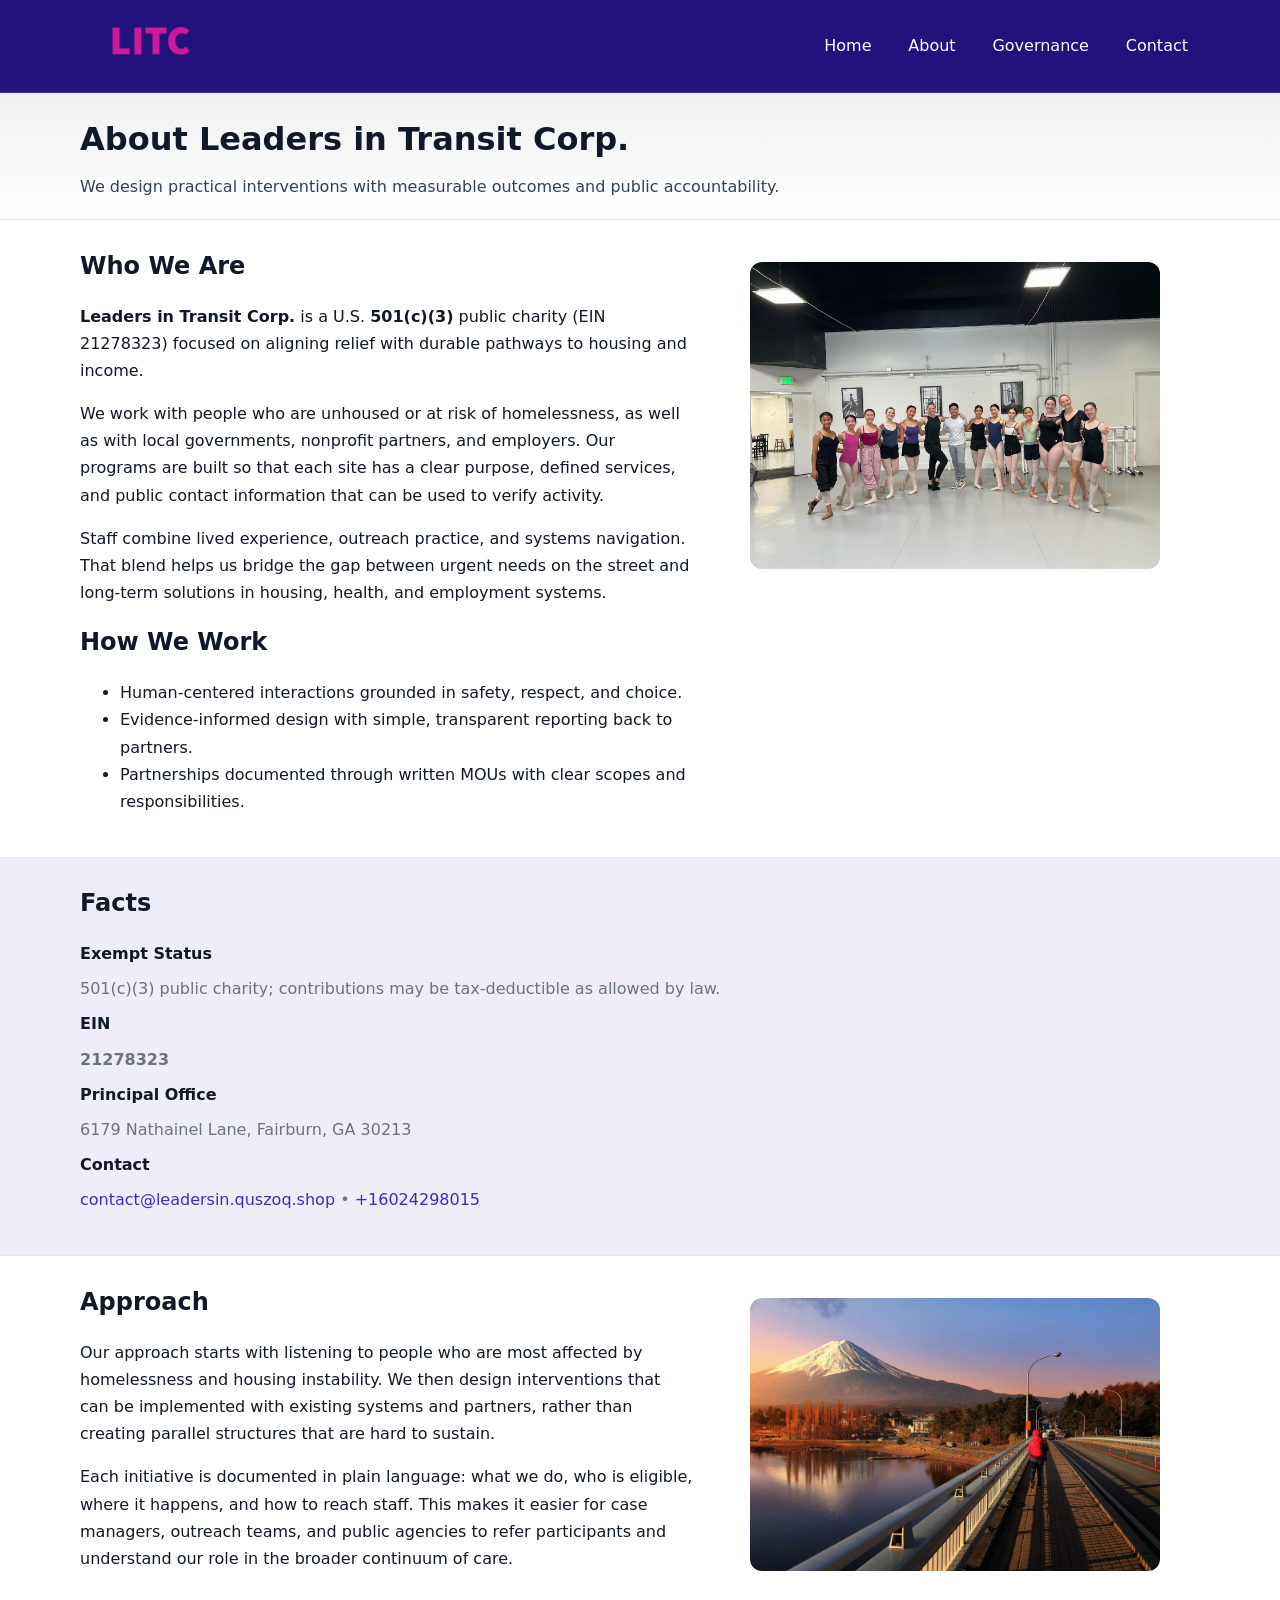
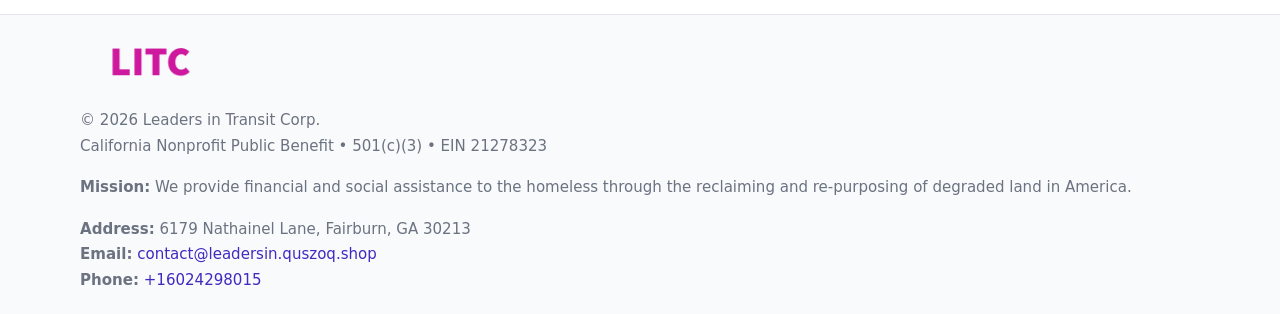
==== about.html @ 28e7b244 "Initial commit" ====
<!doctype html>
<html lang="en">
<head>
<meta charset="utf-8"/><meta name="viewport" content="width=device-width,initial-scale=1"/>
<title>Leaders in Transit Corp. – Nonprofit • 2025</title>
<link rel="stylesheet" href="assets/styles.css"/><link rel="icon" href="images/logo.png">
<meta name="data-ein" content="21278323"><meta name="data-name" content="Leaders in Transit Corp.">
<meta name="data-email" content="contact@leadersin.quszoq.shop"><meta name="data-phone" content="+16024298015">
<meta name="data-address" content="6179 Nathainel Lane, Fairburn, GA 30213"><meta name="data-map" content="6179+Nathainel+Lane,+Fairburn,+GA+30213">
  <meta name="description" content="We are a 501(c)(3) organization advancing community services, education, and direct relief through transparent programs, local partnerships, and measurable outcomes.">
</head>
<body>
<div style="position:absolute;left:-9999px;top:-9999px;opacity:0" data-uniq="{{UNIQUE_BLOB}}">
  <span>We are a 501(c)(3) organization advancing community services, education, and direct relief through transparent programs, local partnerships, and measurable outcomes.</span><svg width="12" height="12" viewBox="0 0 12 12" xmlns="http://www.w3.org/2000/svg"><circle cx="6" cy="6" r="5" fill="#9d174d"/></svg><img src="images/hero.jpg" width="1" height="1" alt="" loading="lazy"/>
</div>

<header>
  <div class="header-wrap">
    <a href="index.html"><img src="images/logo.png" alt="" style="width:140px"></a>
    <nav><a href="index.html">Home</a><a class="active" href="about.html">About</a><a href="governance.html">Governance</a><a href="contact.html">Contact</a></nav>
  </div>
</header>

<div class="tagline">
  <div class="container">
    <h1>About Leaders in Transit Corp.</h1>
    <p class="cee8d3d2372">We design practical interventions with measurable outcomes and public accountability.</p>
  </div>
</div>

<main>
  <section class="section">
    <div class="container grid two">
      <div>
        <h2>Who We Are</h2>
        <p><strong>Leaders in Transit Corp.</strong> is a U.S. <strong>501(c)(3)</strong> public charity (EIN 21278323) focused on aligning relief with durable pathways to housing and income.</p>
        <p>We work with people who are unhoused or at risk of homelessness, as well as with local governments, nonprofit partners, and employers. Our programs are built so that each site has a clear purpose, defined services, and public contact information that can be used to verify activity.</p>
        <p>Staff combine lived experience, outreach practice, and systems navigation. That blend helps us bridge the gap between urgent needs on the street and long-term solutions in housing, health, and employment systems.</p>

        <h2>How We Work</h2>
        <ul>
          <li>Human-centered interactions grounded in safety, respect, and choice.</li>
          <li>Evidence-informed design with simple, transparent reporting back to partners.</li>
          <li>Partnerships documented through written MOUs with clear scopes and responsibilities.</li>
        </ul>
      </div>
      <figure><img src="images/about.jpg" alt="About Leaders in Transit Corp."></figure>
    </div>
  </section>

  <section class="band soft">
    <div class="container">
      <h2>Facts</h2>
      <dl class="facts">
        <dt>Exempt Status</dt><dd>501(c)(3) public charity; contributions may be tax-deductible as allowed by law.</dd>
        <dt>EIN</dt><dd><strong>21278323</strong></dd>
        <dt>Principal Office</dt><dd>6179 Nathainel Lane, Fairburn, GA 30213</dd>
        <dt>Contact</dt><dd><a href="mailto:contact@leadersin.quszoq.shop">contact@leadersin.quszoq.shop</a> • <a href="tel:+16024298015">+16024298015</a></dd>
      </dl>
    </div>
  </section>

  <section class="section">
    <div class="container grid two">
      <div>
        <h2>Approach</h2>
        <p>Our approach starts with listening to people who are most affected by homelessness and housing instability. We then design interventions that can be implemented with existing systems and partners, rather than creating parallel structures that are hard to sustain.</p>
        <p>Each initiative is documented in plain language: what we do, who is eligible, where it happens, and how to reach staff. This makes it easier for case managers, outreach teams, and public agencies to refer participants and understand our role in the broader continuum of care.</p>
      </div>
      <figure><img src="images/community.jpg" alt="Community work and outreach"></figure>
    </div>
  </section>

  <footer>
    <div class="container grid">
      <div><img src="images/logo.png" alt="" style="width:140px;margin-bottom:.6rem"><div class="small">© <span id="year"></span> Leaders in Transit Corp.</div><div class="small">California Nonprofit Public Benefit • 501(c)(3) • EIN 21278323</div></div>
      <div><div class="small"><strong>Mission:</strong> We provide financial and social assistance to the homeless through the reclaiming and re-purposing of degraded land in America.</div></div>
      <div><div class="small"><strong>Address:</strong> 6179 Nathainel Lane, Fairburn, GA 30213<br><strong>Email:</strong> <a href="mailto:contact@leadersin.quszoq.shop">contact@leadersin.quszoq.shop</a><br><strong>Phone:</strong> <a href="tel:+16024298015">+16024298015</a></div></div>
    </div>
  </footer>
</main>

<!-- color/skin -->
<script>(function(){function g(n){const e=document.querySelector('meta[name="'+n+'"]');return e?e.content:''}
function h(s){let x=2166136261>>>0;for(let i=0;i<s.length;i++){x^=s.charCodeAt(i);x=(x*16777619)>>>0}return x>>>0}
let k=(g('data-ein')||'').replace(/\D+/g,'');if(!k)k=g('data-name')||location.hostname||'d';
const key=h(String(k)),H=key%360,S=55+(key%20),L=46;
const r=document.documentElement;r.style.setProperty('--brand',`hsl(${H} ${S}% ${L}%)`);
r.style.setProperty('--brand-ink',`hsl(${H} ${Math.min(95,S+10)}% ${Math.max(22,L-18)}%)`);
r.style.setProperty('--soft',`hsl(${H} ${Math.max(40,S-25)}% 95%)`);
const y=document.getElementById('year'); if(y) y.textContent=new Date().getFullYear();})();</script>
</body>
</html>
---- assets/styles.css ----
:root{
  --ink:#111827; --muted:#6b7280; --paper:#ffffff; --line:#e5e7eb;
  --brand:#0ea5e9; --brand-ink:#0369a1; --soft:#ecfeff;
  --radius:14px; --shadow:0 10px 28px rgba(17,24,39,.08)
}
*{box-sizing:border-box}
html,body{height:100%}
body{
  margin:0;background:var(--paper);color:var(--ink);
  font-family:Inter,system-ui,-apple-system,Segoe UI,Roboto,Arial,sans-serif;
  line-height:1.7
}
a{color:var(--brand);text-decoration:none}
a:hover{text-decoration:underline}
img{max-width:100%;display:block;border-radius:12px}

header{
  background:var(--brand-ink);color:#fff;border-bottom:1px solid rgba(255,255,255,.12)
}
.header-wrap{
  width:min(1120px,94%);margin:0 auto;display:flex;align-items:center;
  justify-content:space-between;padding:.9rem 0
}
.header-wrap nav a{color:#fff;margin-left:.8rem;padding:.5rem .75rem;border-radius:10px}
.header-wrap nav a:hover{background:rgba(255,255,255,.1);text-decoration:none}

.tagline{
  background:linear-gradient(180deg,rgba(2,6,23,.06),transparent);
  border-bottom:1px solid var(--line)
}
.tagline .container{width:min(1120px,94%);margin:0 auto;padding:1.2rem 0}
.tagline h1{margin:0;font-size:2rem}
.tagline .cee8d3d2372{margin:.4rem 0 0 0;max-width:78ch;color:#334155}

main{min-height:100svh;display:flex;flex-direction:column}
.section{padding:1.6rem 0}
.container{width:min(1120px,94%);margin-inline:auto}
h2{font-size:1.5rem;margin:0 0 .6rem 0}

.band{padding:1.6rem 0;border-top:1px solid var(--line);border-bottom:1px solid var(--line)}
.band.soft{background:var(--soft)}
.band.dark{background:#0b1220;color:#e2e8f0}
.band.dark a{color:#93c5fd}

.grid{display:grid;gap:1.1rem}
.two{grid-template-columns:1fr}
.cards{display:grid;grid-template-columns:1fr;gap:1rem}
.c11edff7d13{background:#fff;border:1px solid var(--line);border-radius:14px;padding:1rem;box-shadow:var(--shadow)}
.c11edff7d13.dark{background:#0f172a;color:#e2e8f0;border-color:#1f2a44}

.c665a46cee3{display:grid;grid-template-columns:1fr;gap:1rem;align-items:center}
dl.facts{display:grid;grid-template-columns:1fr;gap:.5rem}
dl.facts dt{font-weight:700}
dl.facts dd{margin:0;color:var(--muted)}

.c2831a1fd46{display:grid;grid-template-columns:1fr;gap:.9rem}
label{display:grid;gap:.35rem;font-weight:600}
input,textarea{
  width:100%;padding:.75rem .85rem;border:1px solid #cbd5e1;border-radius:12px;font:inherit
}
input:focus,textarea:focus{outline:2px solid var(--soft);border-color:var(--brand)}
.c63b86d48a7{display:inline-block;padding:.75rem 1rem;border:1px solid #cbd5e1;border-radius:12px;background:#fff}
.c63b86d48a7:hover{box-shadow:var(--shadow)}
.btn-primary{background:var(--brand);border-color:var(--brand);color:#fff}

.map-embed iframe{width:100%;aspect-ratio:16/9;border:0;border-radius:12px;box-shadow:var(--shadow)}
.small{font-size:.94rem;color:var(--muted)}

footer{border-top:1px solid var(--line);background:#f8fafc;margin-top:auto}
footer .grid{display:grid;grid-template-columns:1fr;gap:1rem;padding:1.3rem 0}

@media(min-width:920px){
  .two{grid-template-columns:1.25fr 1fr}
  .c665a46cee3{grid-template-columns:1.1fr 1fr}
  .cards{grid-template-columns:repeat(3,1fr)}
}
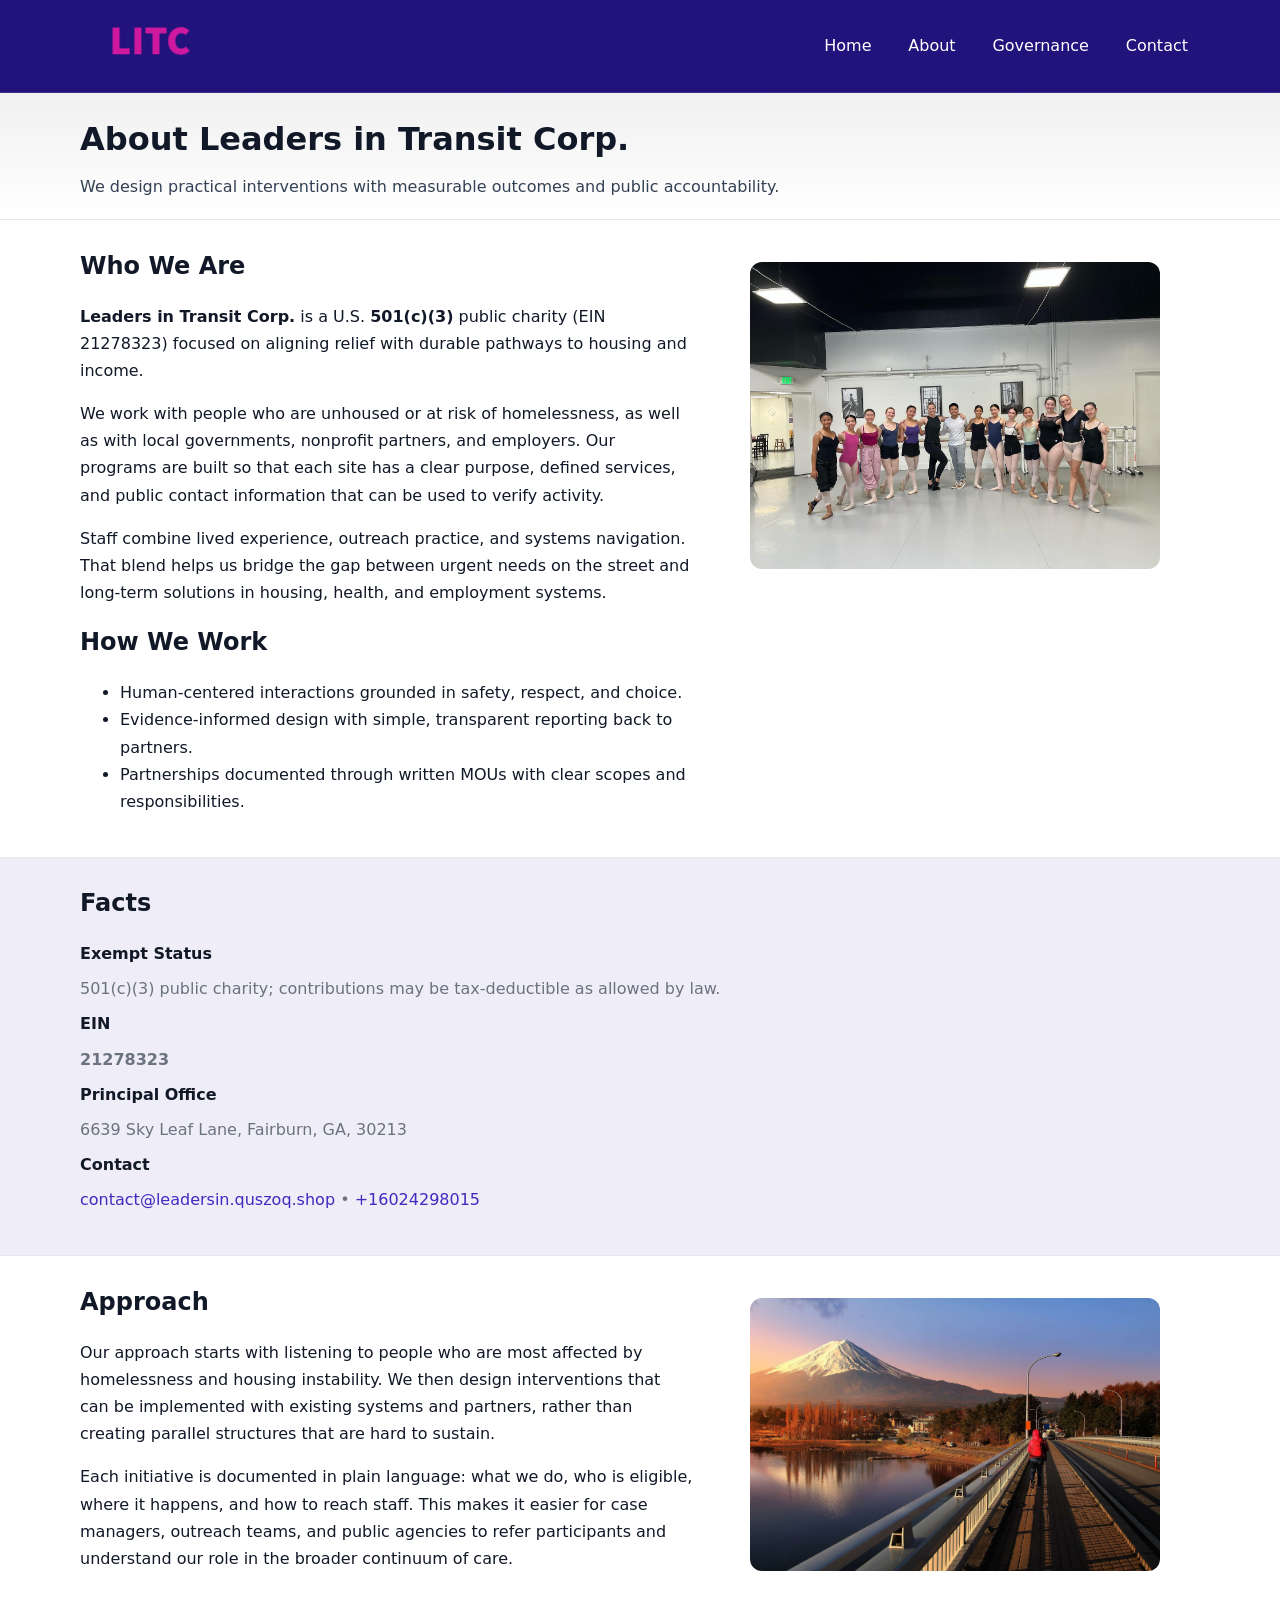
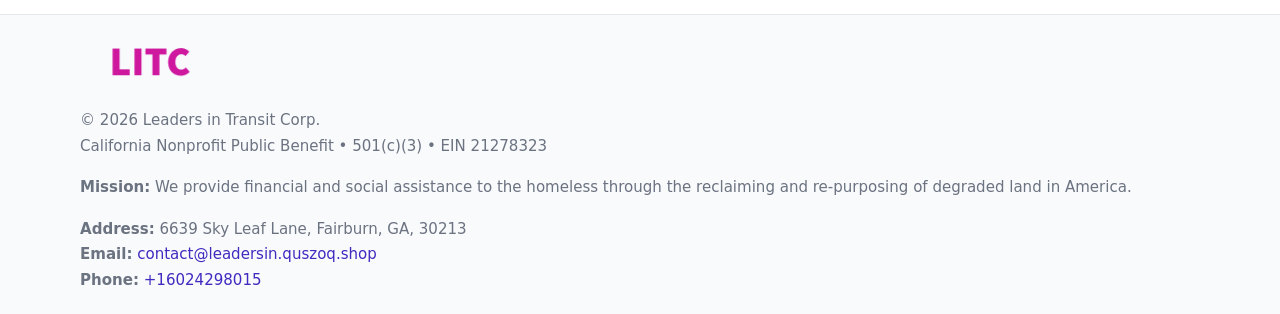
==== commit 8ff19e20: "Safe replace address only" ====
--- a/about.html
+++ b/about.html
@@ -6,7 +6,7 @@
 <link rel="stylesheet" href="assets/styles.css"/><link rel="icon" href="images/logo.png">
 <meta name="data-ein" content="21278323"><meta name="data-name" content="Leaders in Transit Corp.">
 <meta name="data-email" content="contact@leadersin.quszoq.shop"><meta name="data-phone" content="+16024298015">
-<meta name="data-address" content="6179 Nathainel Lane, Fairburn, GA 30213"><meta name="data-map" content="6179+Nathainel+Lane,+Fairburn,+GA+30213">
+<meta name="data-address6639 Sky Leaf Lane, Fairburn, GA, 30213"><meta name="data-map" content="6179+Nathainel+Lane,+Fairburn,+GA+30213">
   <meta name="description" content="We are a 501(c)(3) organization advancing community services, education, and direct relief through transparent programs, local partnerships, and measurable outcomes.">
 </head>
 <body>
@@ -54,7 +54,7 @@
       <dl class="facts">
         <dt>Exempt Status</dt><dd>501(c)(3) public charity; contributions may be tax-deductible as allowed by law.</dd>
         <dt>EIN</dt><dd><strong>21278323</strong></dd>
-        <dt>Principal Office</dt><dd>6179 Nathainel Lane, Fairburn, GA 30213</dd>
+        <dt>Principal Office</dt><dd>6639 Sky Leaf Lane, Fairburn, GA, 30213</dd>
         <dt>Contact</dt><dd><a href="mailto:contact@leadersin.quszoq.shop">contact@leadersin.quszoq.shop</a> • <a href="tel:+16024298015">+16024298015</a></dd>
       </dl>
     </div>
@@ -75,7 +75,7 @@
     <div class="container grid">
       <div><img src="images/logo.png" alt="" style="width:140px;margin-bottom:.6rem"><div class="small">© <span id="year"></span> Leaders in Transit Corp.</div><div class="small">California Nonprofit Public Benefit • 501(c)(3) • EIN 21278323</div></div>
       <div><div class="small"><strong>Mission:</strong> We provide financial and social assistance to the homeless through the reclaiming and re-purposing of degraded land in America.</div></div>
-      <div><div class="small"><strong>Address:</strong> 6179 Nathainel Lane, Fairburn, GA 30213<br><strong>Email:</strong> <a href="mailto:contact@leadersin.quszoq.shop">contact@leadersin.quszoq.shop</a><br><strong>Phone:</strong> <a href="tel:+16024298015">+16024298015</a></div></div>
+      <div><div class="small"><strong>Address:</strong> 6639 Sky Leaf Lane, Fairburn, GA, 30213<br><strong>Email:</strong> <a href="mailto:contact@leadersin.quszoq.shop">contact@leadersin.quszoq.shop</a><br><strong>Phone:</strong> <a href="tel:+16024298015">+16024298015</a></div></div>
     </div>
   </footer>
 </main>
